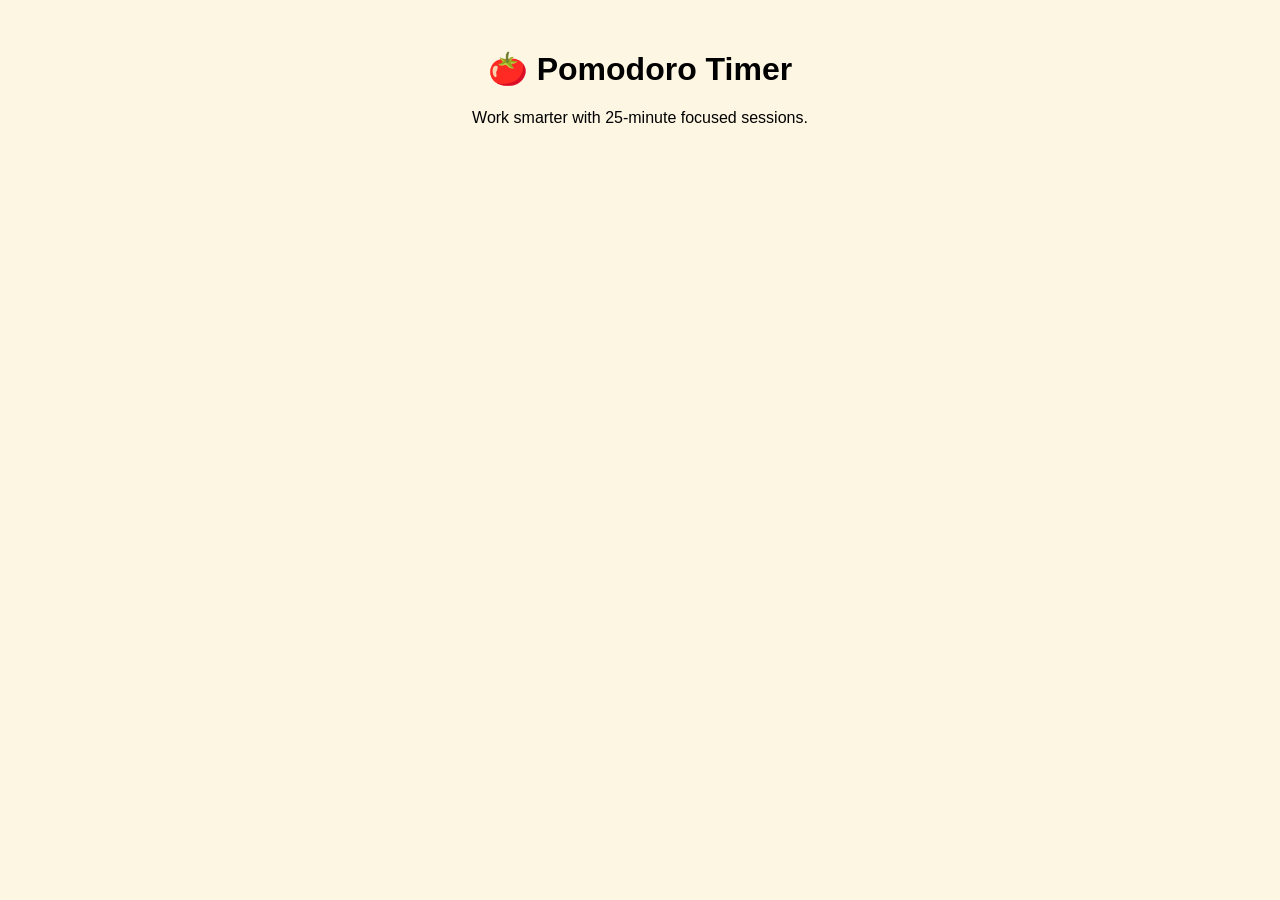
==== templates/index.html @ b01feac4 "update timer" ====
<!DOCTYPE html>
<html lang="en">
<head>
    <meta charset="UTF-8">
    <title>Pomodoro Timer</title>
    <link rel="stylesheet" href="/static/style.css">
</head>
<body>
    <h1>🍅 Pomodoro Timer</h1>
    <p>Work smarter with 25-minute focused sessions.</p>
</body>
</html>
---- static/style.css ----
body {
    text-align: center;
    font-family: Arial, sans-serif;
    margin-top: 50px;
    background-color: #fdf6e3;
}
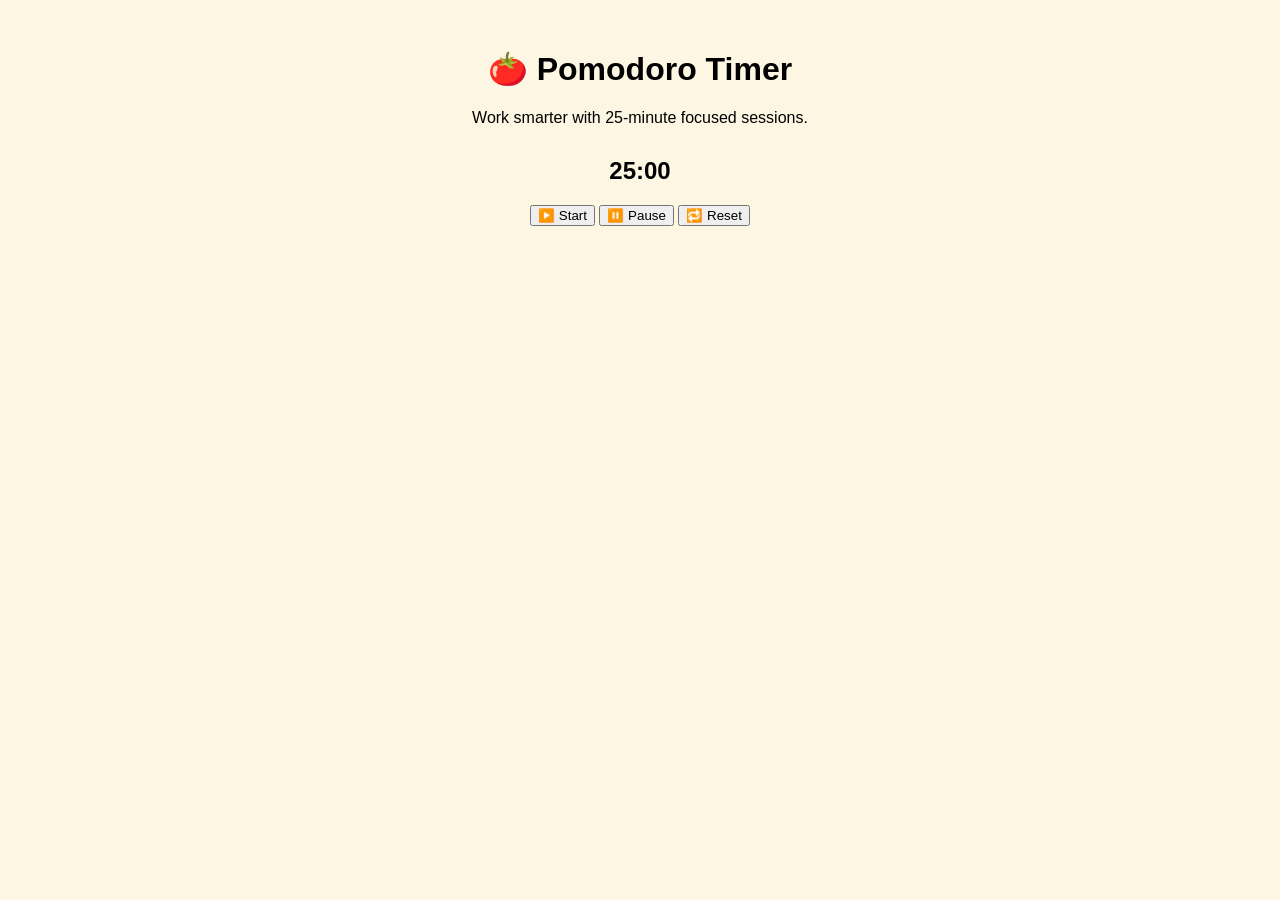
==== commit a253b499: "add timer countdown" ====
--- a/templates/index.html
+++ b/templates/index.html
@@ -6,7 +6,59 @@
     <link rel="stylesheet" href="/static/style.css">
 </head>
 <body>
-    <h1>🍅 Pomodoro Timer</h1>
+     <h1>🍅 Pomodoro Timer</h1>
     <p>Work smarter with 25-minute focused sessions.</p>
+
+    <!-- ⏱️ Timer Display & Buttons -->
+    <div style="text-align:center; margin-top: 30px;">
+        <h2 id="timer">25:00</h2>
+        <button onclick="startTimer()">▶️ Start</button>
+        <button onclick="pauseTimer()">⏸️ Pause</button>
+        <button onclick="resetTimer()">🔁 Reset</button>
+    </div>
+
+    <!-- 🧠 Timer Script -->
+    <script>
+        let timer;
+        let totalTime = 25 * 60; // 25 minutes
+        let remainingTime = totalTime;
+        let isRunning = false;
+
+        function updateDisplay() {
+            let minutes = Math.floor(remainingTime / 60);
+            let seconds = remainingTime % 60;
+            document.getElementById('timer').textContent =
+                String(minutes).padStart(2, '0') + ':' + String(seconds).padStart(2, '0');
+        }
+
+        function startTimer() {
+            if (isRunning) return;
+            isRunning = true;
+            timer = setInterval(() => {
+                if (remainingTime > 0) {
+                    remainingTime--;
+                    updateDisplay();
+                } else {
+                    clearInterval(timer);
+                    alert("⏰ Time's up! Take a break.");
+                }
+            }, 1000);
+        }
+
+        function pauseTimer() {
+            clearInterval(timer);
+            isRunning = false;
+        }
+
+        function resetTimer() {
+            clearInterval(timer);
+            isRunning = false;
+            remainingTime = totalTime;
+            updateDisplay();
+        }
+
+        // Page load pe timer set
+        updateDisplay();
+    </script>
 </body>
 </html>
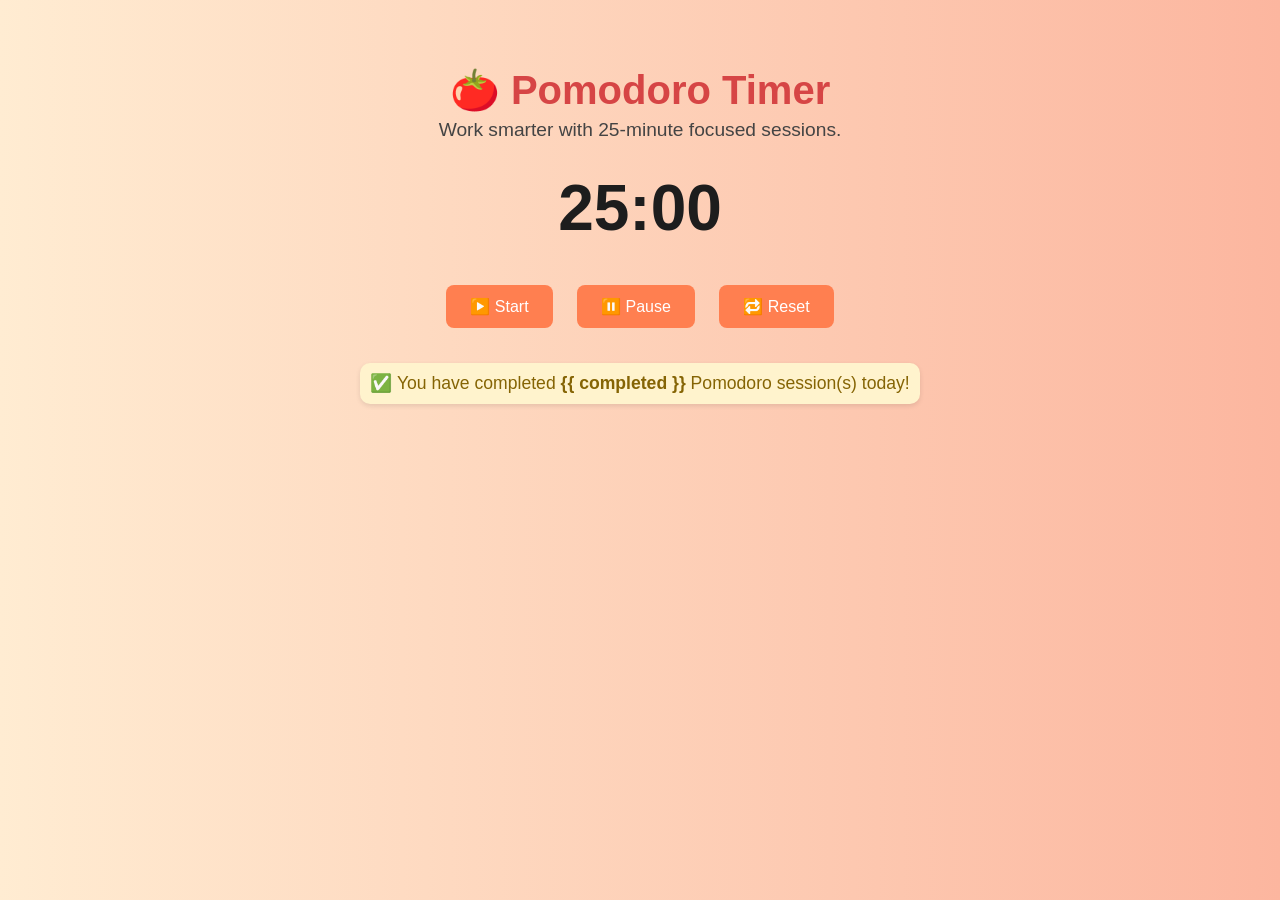
==== commit cc80f434: "V2.0" ====
--- a/templates/index.html
+++ b/templates/index.html
@@ -6,21 +6,31 @@
     <link rel="stylesheet" href="/static/style.css">
 </head>
 <body>
-     <h1>🍅 Pomodoro Timer</h1>
+
+    <h1>🍅 Pomodoro Timer</h1>
     <p>Work smarter with 25-minute focused sessions.</p>
 
-    <!-- ⏱️ Timer Display & Buttons -->
-    <div style="text-align:center; margin-top: 30px;">
+    <div>
         <h2 id="timer">25:00</h2>
+
         <button onclick="startTimer()">▶️ Start</button>
         <button onclick="pauseTimer()">⏸️ Pause</button>
         <button onclick="resetTimer()">🔁 Reset</button>
     </div>
 
-    <!-- 🧠 Timer Script -->
+    <div class="completed-info">
+        ✅ You have completed <strong>{{ completed }}</strong> Pomodoro session(s) today!
+    </div>
+
+    <!-- 🔔 Sound Alert -->
+    <audio id="alarmSound">
+        <source src="/static/sound/ding.mp3" type="audio/mpeg">
+        Your browser does not support the audio element.
+    </audio>
+
     <script>
         let timer;
-        let totalTime = 25 * 60; // 25 minutes
+        let totalTime = 25 * 60;
         let remainingTime = totalTime;
         let isRunning = false;
 
@@ -40,7 +50,9 @@
                     updateDisplay();
                 } else {
                     clearInterval(timer);
+                    document.getElementById("alarmSound").play();
                     alert("⏰ Time's up! Take a break.");
+                    window.location.href = "/complete";
                 }
             }, 1000);
         }
@@ -57,7 +69,6 @@
             updateDisplay();
         }
 
-        // Page load pe timer set
         updateDisplay();
     </script>
 </body>
--- a/static/style.css
+++ b/static/style.css
@@ -1,6 +1,55 @@
+/* style.css */
+
 body {
+    font-family: 'Segoe UI', sans-serif;
+    background: linear-gradient(to right, #ffecd2, #fcb69f);
     text-align: center;
-    font-family: Arial, sans-serif;
-    margin-top: 50px;
-    background-color: #fdf6e3;
+    color: #333;
+    margin: 0;
+    padding: 40px;
 }
+
+h1 {
+    font-size: 2.5rem;
+    color: #d64545;
+    margin-bottom: 5px;
+}
+
+p {
+    font-size: 1.2rem;
+    color: #444;
+    margin-top: 0;
+}
+
+#timer {
+    font-size: 4rem;
+    margin: 30px 0;
+    color: #1d1d1d;
+}
+
+button {
+    padding: 12px 24px;
+    font-size: 1rem;
+    margin: 10px;
+    border: none;
+    border-radius: 8px;
+    cursor: pointer;
+    background-color: #ff7f50;
+    color: white;
+    transition: background 0.3s ease;
+}
+
+button:hover {
+    background-color: #ff5722;
+}
+
+.completed-info {
+    margin-top: 25px;
+    font-size: 1.1rem;
+    background-color: #fff3cd;
+    padding: 10px;
+    border-radius: 10px;
+    display: inline-block;
+    color: #856404;
+    box-shadow: 0 2px 5px rgba(0,0,0,0.1);
+}
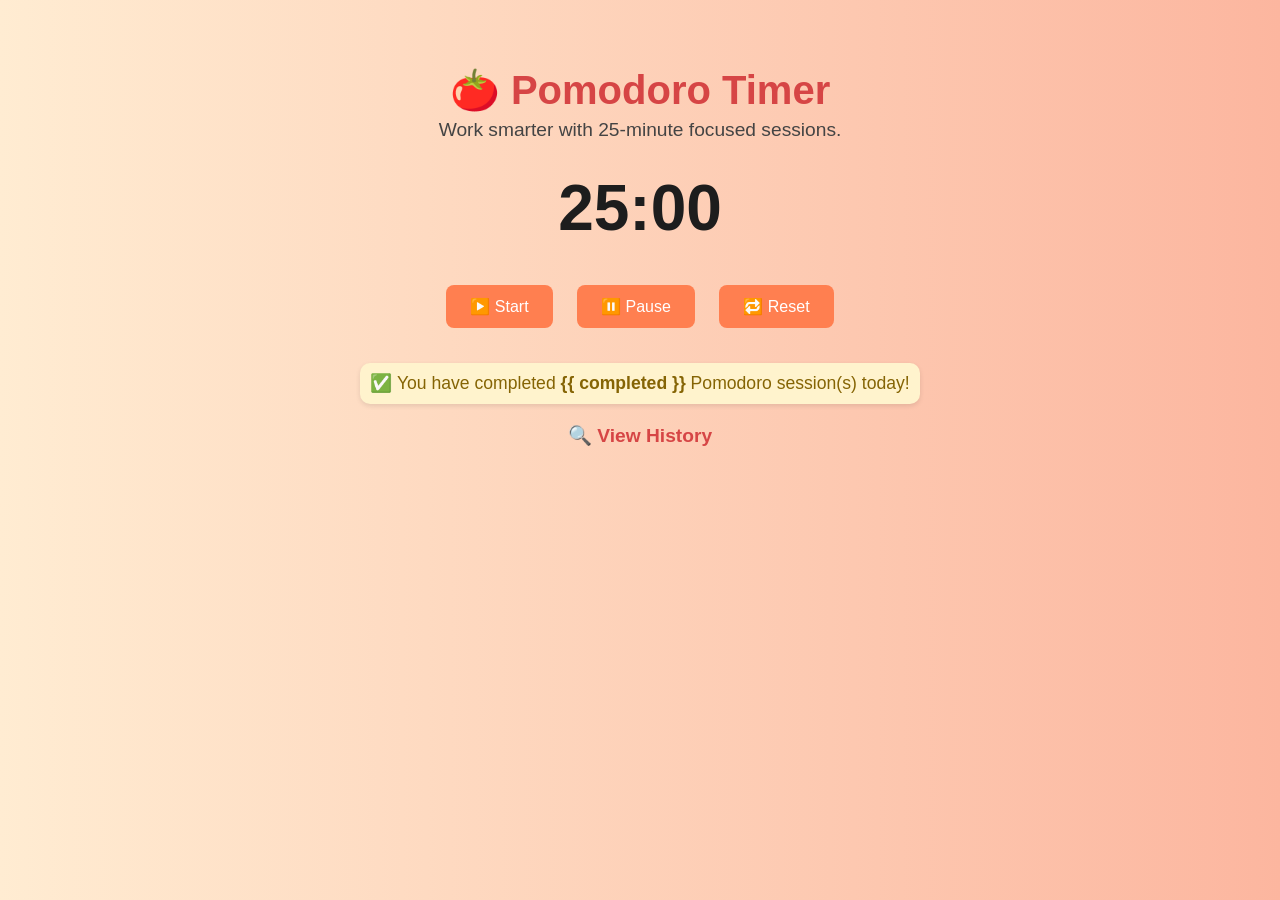
==== commit e3102e70: "V.3" ====
--- a/templates/index.html
+++ b/templates/index.html
@@ -10,6 +10,7 @@
     <h1>🍅 Pomodoro Timer</h1>
     <p>Work smarter with 25-minute focused sessions.</p>
 
+    <!-- Timer Display & Controls -->
     <div>
         <h2 id="timer">25:00</h2>
 
@@ -18,16 +19,25 @@
         <button onclick="resetTimer()">🔁 Reset</button>
     </div>
 
+    <!-- Completed Sessions Info -->
     <div class="completed-info">
         ✅ You have completed <strong>{{ completed }}</strong> Pomodoro session(s) today!
     </div>
 
-    <!-- 🔔 Sound Alert -->
+    <!-- View History Link -->
+    <p style="margin-top: 20px;">
+        <a href="/history" style="text-decoration: none; color: #d64545; font-weight: bold;">
+            🔍 View History
+        </a>
+    </p>
+
+    <!-- Sound Alert -->
     <audio id="alarmSound">
         <source src="/static/sound/ding.mp3" type="audio/mpeg">
         Your browser does not support the audio element.
     </audio>
 
+    <!-- Timer Script -->
     <script>
         let timer;
         let totalTime = 25 * 60;
@@ -52,7 +62,7 @@
                     clearInterval(timer);
                     document.getElementById("alarmSound").play();
                     alert("⏰ Time's up! Take a break.");
-                    window.location.href = "/complete";
+                    window.location.href = "/complete";  // record to DB
                 }
             }, 1000);
         }
@@ -71,5 +81,6 @@
 
         updateDisplay();
     </script>
+
 </body>
 </html>
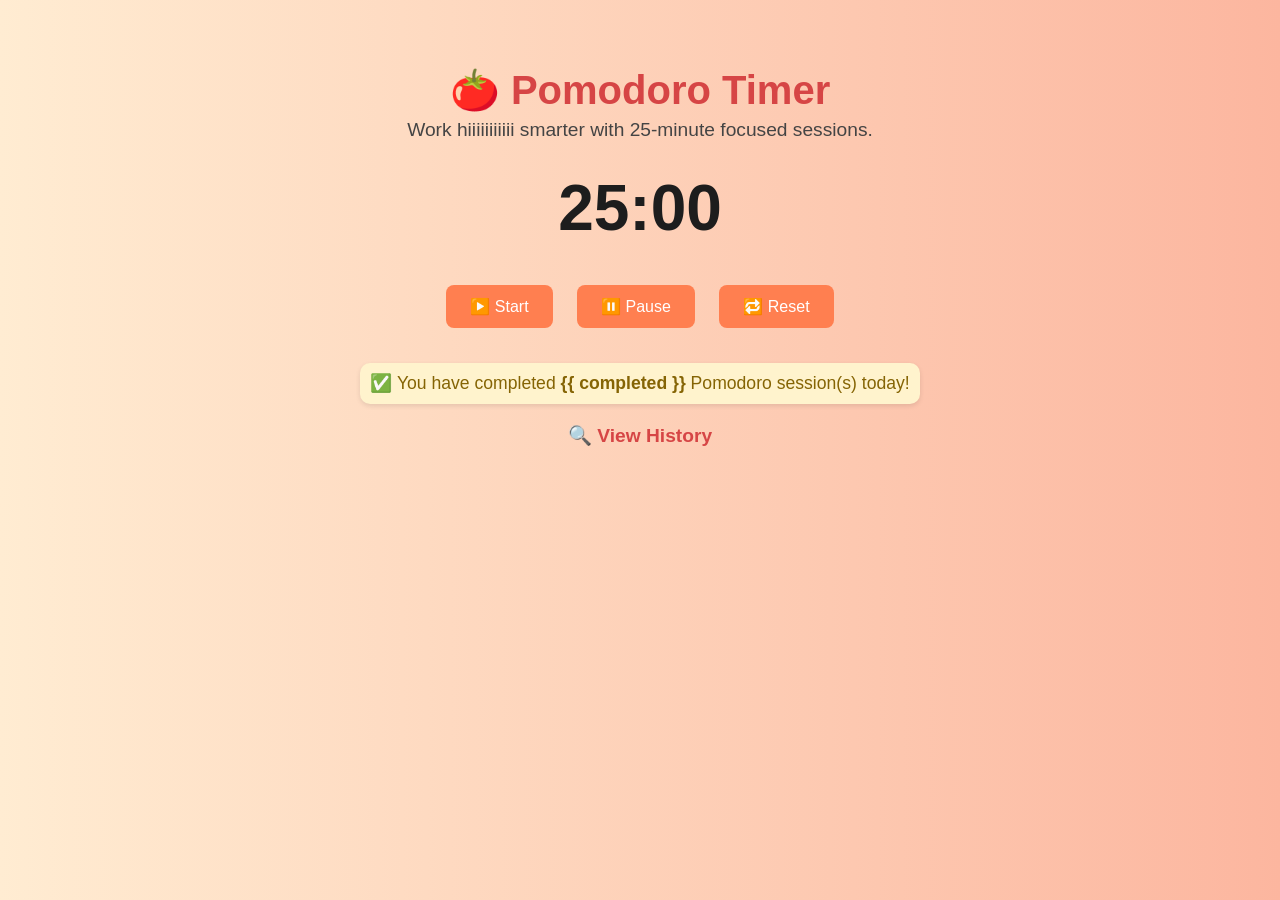
==== commit eeef11f6: "V2.2" ====
--- a/templates/index.html
+++ b/templates/index.html
@@ -8,7 +8,7 @@
 <body>
 
     <h1>🍅 Pomodoro Timer</h1>
-    <p>Work smarter with 25-minute focused sessions.</p>
+    <p>Work hiiiiiiiiiii smarter with 25-minute focused sessions.</p>
 
     <!-- Timer Display & Controls -->
     <div>
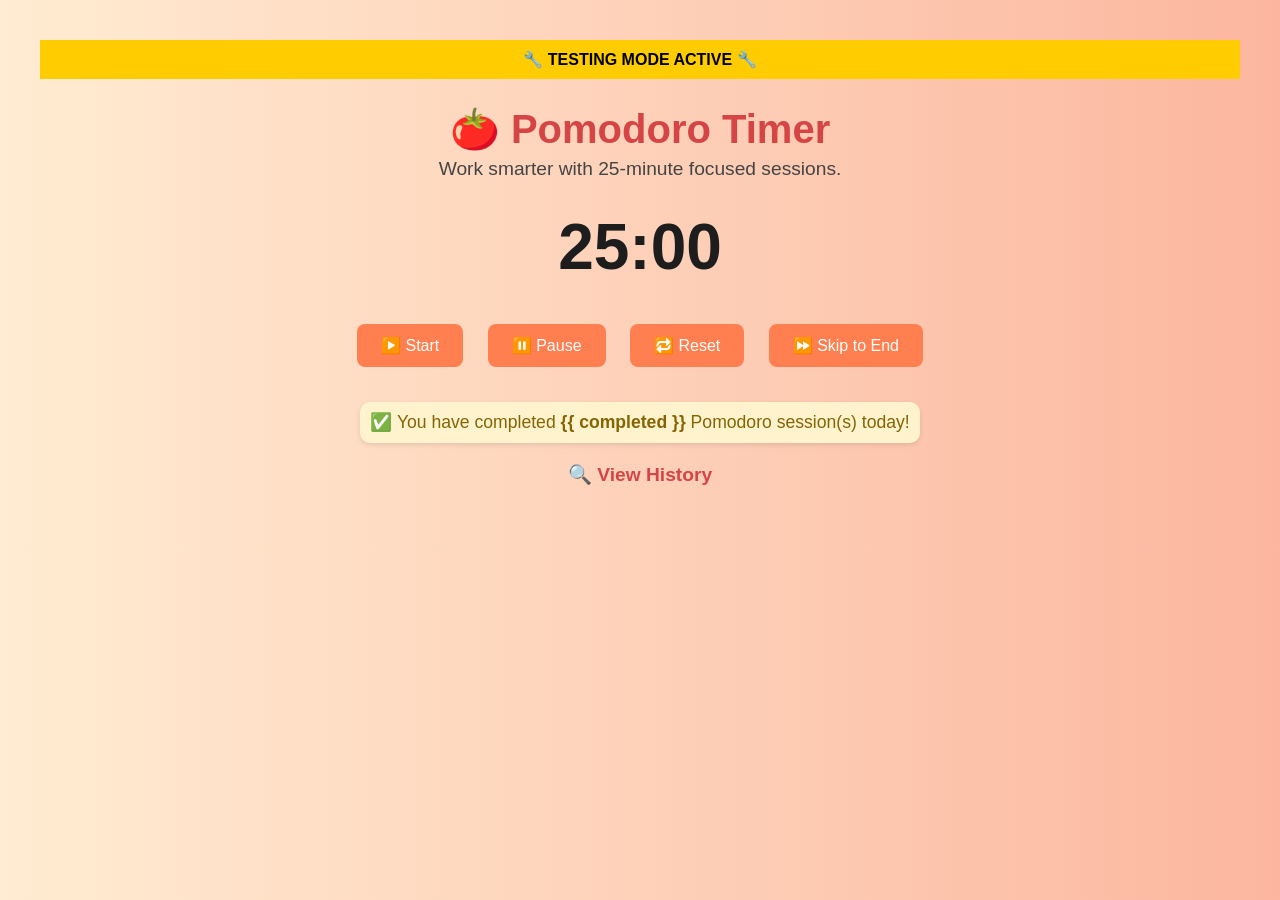
==== commit c9c76e98: "V2.5" ====
--- a/templates/index.html
+++ b/templates/index.html
@@ -2,13 +2,29 @@
 <html lang="en">
 <head>
     <meta charset="UTF-8">
-    <title>Pomodoro Timer</title>
+    <title>Pomodoro Timer - Test Mode</title> <!-- ⬅️ Title Changed -->
     <link rel="stylesheet" href="/static/style.css">
+    <style>
+        body {
+            background-color: #f9f9f9; /* ⬅️ Light background for test */
+            font-family: Arial, sans-serif;
+        }
+        .testing-banner {
+            background: #ffcc00;
+            color: #000;
+            padding: 10px;
+            text-align: center;
+            font-weight: bold;
+        }
+    </style>
 </head>
 <body>
 
+    <!-- ⬅️ Testing Banner -->
+    <div class="testing-banner">🔧 TESTING MODE ACTIVE 🔧</div>
+
     <h1>🍅 Pomodoro Timer</h1>
-    <p>Work hiiiiiiiiiii smarter with 25-minute focused sessions.</p>
+    <p>Work smarter with 25-minute focused sessions.</p>
 
     <!-- Timer Display & Controls -->
     <div>
@@ -17,6 +33,9 @@
         <button onclick="startTimer()">▶️ Start</button>
         <button onclick="pauseTimer()">⏸️ Pause</button>
         <button onclick="resetTimer()">🔁 Reset</button>
+
+        <!-- ⬅️ New Test Button -->
+        <button onclick="fastForward()">⏩ Skip to End</button>
     </div>
 
     <!-- Completed Sessions Info -->
@@ -79,6 +98,12 @@
             updateDisplay();
         }
 
+        // ⬅️ Test Feature: Skip to End
+        function fastForward() {
+            remainingTime = 1;  // only 1 second left
+            updateDisplay();
+        }
+
         updateDisplay();
     </script>
 
